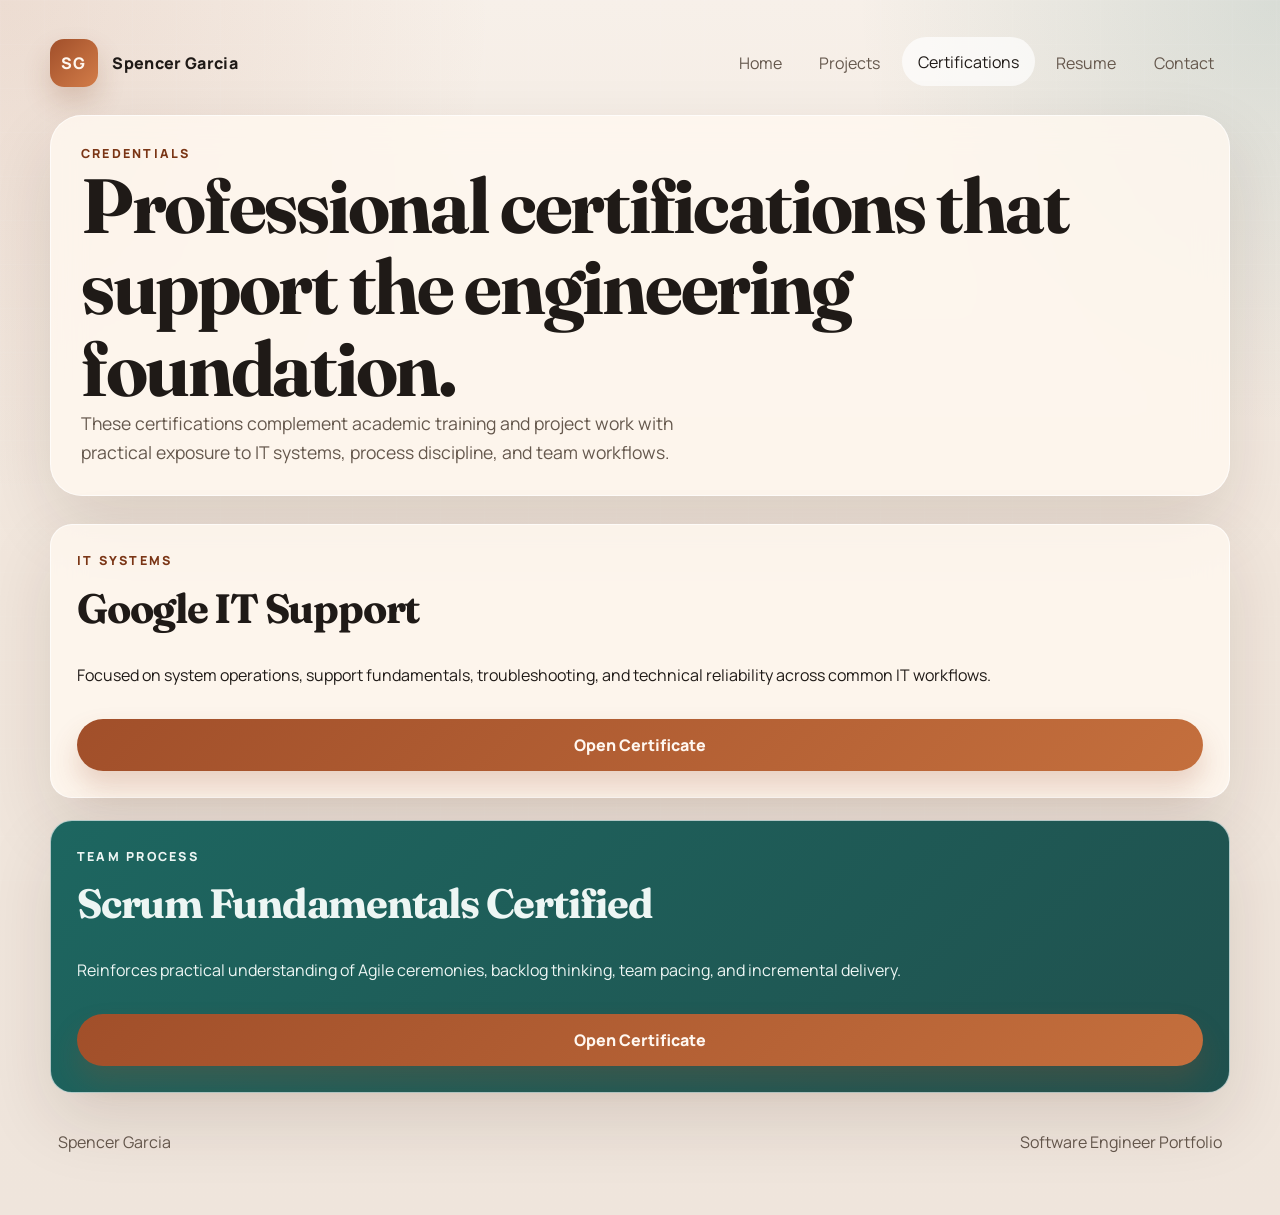
==== certifications.html @ af3d57ad "update" ====
<!doctype html>
<html lang="en">
<head>
  <meta charset="utf-8">
  <meta name="viewport" content="width=device-width,initial-scale=1">
  <title>Certifications | Spencer Garcia</title>
  <link rel="stylesheet" href="style.css">
  <meta name="description" content="Professional certifications and technical foundations for Spencer Garcia.">
</head>
<body>
  <div class="site-shell">
    <header class="topbar">
      <a class="brand" href="index.html">
        <span class="brand-mark">SG</span>
        <span class="brand-text">Spencer Garcia</span>
      </a>
      <nav class="site-nav" aria-label="Primary navigation">
        <a href="index.html">Home</a>
        <a href="projects.html">Projects</a>
        <a href="certifications.html" aria-current="page">Certifications</a>
        <a href="resume.html">Resume</a>
        <a href="contact.html">Contact</a>
      </nav>
    </header>

    <main class="page-flow">
      <section class="page-hero compact-hero">
        <p class="eyebrow">Credentials</p>
        <h1>Professional certifications that support the engineering foundation.</h1>
        <p class="lead narrow-copy">These certifications complement academic training and project work with practical exposure to IT systems, process discipline, and team workflows.</p>
      </section>

      <section class="certification-layout">
        <article class="credential-card">
          <p class="eyebrow">IT systems</p>
          <h2>Google IT Support</h2>
          <p>Focused on system operations, support fundamentals, troubleshooting, and technical reliability across common IT workflows.</p>
          <a class="btn btn-primary" href="images/google_IT_support.pdf" target="_blank" rel="noopener">Open Certificate</a>
        </article>

        <article class="credential-card accent-card">
          <p class="eyebrow">Team process</p>
          <h2>Scrum Fundamentals Certified</h2>
          <p>Reinforces practical understanding of Agile ceremonies, backlog thinking, team pacing, and incremental delivery.</p>
          <a class="btn btn-primary" href="images/ScrumFundamentalsCertified-SpencerGarcia-1084534 copy.pdf" target="_blank" rel="noopener">Open Certificate</a>
        </article>
      </section>
    </main>

    <footer class="site-footer">
      <p>Spencer Garcia</p>
      <p>Software Engineer Portfolio</p>
    </footer>
  </div>
</body>
</html>
---- style.css ----
@import url('https://fonts.googleapis.com/css2?family=Fraunces:opsz,wght@9..144,600;9..144,700&family=Manrope:wght@400;500;600;700;800&display=swap');

:root {
  --bg: #f4eee7;
  --surface: rgba(255, 248, 240, 0.82);
  --surface-strong: #fdf7f1;
  --ink: #1f1a17;
  --muted: #65584d;
  --line: rgba(53, 35, 20, 0.13);
  --accent: #a14f2a;
  --accent-deep: #7a3515;
  --accent-soft: #f2d5bf;
  --teal: #1f6662;
  --teal-soft: #d8ece8;
  --shadow: 0 28px 70px rgba(52, 28, 10, 0.12);
  --radius-xl: 32px;
  --radius-lg: 22px;
  --radius-md: 16px;
  --max: 1180px;
}

* {
  box-sizing: border-box;
}

html {
  scroll-behavior: smooth;
}

body {
  margin: 0;
  min-height: 100vh;
  color: var(--ink);
  font-family: 'Manrope', sans-serif;
  line-height: 1.65;
  background:
    radial-gradient(circle at top left, rgba(161, 79, 42, 0.12), transparent 28%),
    radial-gradient(circle at top right, rgba(31, 102, 98, 0.14), transparent 24%),
    linear-gradient(180deg, #f7f0e9 0%, #f1e6dc 46%, #efe5dc 100%);
}

body::before {
  content: '';
  position: fixed;
  inset: 0;
  background-image: linear-gradient(rgba(255, 255, 255, 0.3) 1px, transparent 1px), linear-gradient(90deg, rgba(255, 255, 255, 0.3) 1px, transparent 1px);
  background-size: 44px 44px;
  opacity: 0.18;
  pointer-events: none;
}

a {
  color: inherit;
}

img {
  display: block;
  max-width: 100%;
}

h1,
h2,
h3 {
  margin: 0;
  font-family: 'Fraunces', serif;
  font-weight: 700;
  line-height: 1.06;
  letter-spacing: -0.03em;
}

h1 {
  font-size: clamp(3.1rem, 6vw, 5.9rem);
}

h2 {
  font-size: clamp(2rem, 3.2vw, 3.2rem);
}

h3 {
  font-size: 1.5rem;
}

p,
li {
  font-size: 1rem;
}

ul {
  margin: 0;
  padding-left: 1.2rem;
}

.site-shell {
  width: min(calc(100% - 32px), var(--max));
  margin: 0 auto;
  padding: 20px 0 44px;
  position: relative;
  z-index: 1;
}

.topbar {
  display: flex;
  align-items: center;
  justify-content: space-between;
  gap: 1rem;
  padding: 18px 0 28px;
}

.brand {
  display: inline-flex;
  align-items: center;
  gap: 0.9rem;
  text-decoration: none;
}

.brand-mark {
  width: 48px;
  height: 48px;
  display: grid;
  place-items: center;
  border-radius: 14px;
  background: linear-gradient(135deg, var(--accent) 0%, #d37d49 100%);
  color: #fff7f0;
  font-weight: 800;
  letter-spacing: 0.08em;
  box-shadow: 0 14px 28px rgba(122, 53, 21, 0.2);
}

.brand-text {
  font-weight: 800;
  letter-spacing: 0.02em;
}

.site-nav {
  display: flex;
  flex-wrap: wrap;
  justify-content: flex-end;
  gap: 0.35rem;
}

.site-nav a {
  text-decoration: none;
  padding: 0.72rem 1rem;
  border-radius: 999px;
  color: var(--muted);
  transition: background-color 0.18s ease, color 0.18s ease, transform 0.18s ease;
}

.site-nav a:hover,
.site-nav a[aria-current='page'] {
  background: rgba(255, 255, 255, 0.68);
  color: var(--ink);
  transform: translateY(-1px);
}

.page-flow,
main {
  display: grid;
  gap: 28px;
}

.hero,
.page-hero,
.stats-band,
.feature-card,
.showcase-card,
.panel,
.project-panel,
.mini-card,
.credential-card,
.closing-cta,
.career-strip,
.resume-frame {
  background: var(--surface);
  border: 1px solid rgba(255, 255, 255, 0.66);
  box-shadow: var(--shadow);
  backdrop-filter: blur(16px);
}

.hero-home {
  display: grid;
  grid-template-columns: minmax(0, 1.2fr) minmax(360px, 0.9fr);
  gap: 28px;
  padding: 34px;
  border-radius: var(--radius-xl);
}

.hero-copy,
.hero-visual {
  display: grid;
  gap: 18px;
}

.eyebrow {
  margin: 0;
  color: var(--accent-deep);
  font-size: 0.78rem;
  font-weight: 800;
  letter-spacing: 0.18em;
  text-transform: uppercase;
}

.lead {
  margin: 0;
  max-width: 62ch;
  font-size: 1.1rem;
  color: var(--muted);
}

.hero-points,
.detail-list,
.contact-list {
  color: var(--muted);
}

.hero-points li,
.detail-list li {
  margin-bottom: 0.55rem;
}

.hero-visual {
  align-content: start;
}

.hero-photo {
  width: 100%;
  min-height: 540px;
  object-fit: cover;
  object-position: center top;
  border-radius: 28px;
}

.hero-card {
  padding: 22px;
  border-radius: var(--radius-lg);
  background: linear-gradient(135deg, rgba(31, 102, 98, 0.92) 0%, rgba(21, 77, 73, 0.96) 100%);
  color: #f3f5f4;
}

.hero-card p {
  margin: 0;
}

.hero-card-label {
  margin-bottom: 0.5rem;
  font-size: 0.8rem;
  letter-spacing: 0.18em;
  text-transform: uppercase;
  opacity: 0.76;
}

.button-row,
.hero-ctas,
.resume-actions {
  display: flex;
  flex-wrap: wrap;
  gap: 0.8rem;
}

.btn {
  display: inline-flex;
  align-items: center;
  justify-content: center;
  min-height: 48px;
  padding: 0.78rem 1.15rem;
  border-radius: 999px;
  text-decoration: none;
  font-weight: 800;
  transition: transform 0.18s ease, box-shadow 0.18s ease, background-color 0.18s ease, color 0.18s ease;
}

.btn:hover {
  transform: translateY(-2px);
  text-decoration: none;
}

.btn-primary {
  background: linear-gradient(135deg, var(--accent) 0%, #c46f3d 100%);
  color: #fff7f0;
  box-shadow: 0 16px 28px rgba(161, 79, 42, 0.22);
}

.btn-secondary {
  background: rgba(255, 255, 255, 0.7);
  color: var(--ink);
  border: 1px solid var(--line);
}

.text-link {
  color: var(--accent-deep);
  font-weight: 700;
  text-decoration: none;
}

.text-link:hover {
  text-decoration: underline;
}

.stats-band {
  display: grid;
  grid-template-columns: repeat(3, minmax(0, 1fr));
  gap: 1px;
  overflow: hidden;
  border-radius: 24px;
}

.stats-band article {
  display: grid;
  gap: 0.45rem;
  padding: 28px;
  background: rgba(255, 252, 248, 0.88);
}

.stat-value {
  font-family: 'Fraunces', serif;
  font-size: clamp(2rem, 4vw, 3.4rem);
  color: var(--accent-deep);
}

.stat-label {
  color: var(--muted);
}

.section-space {
  display: grid;
  gap: 18px;
}

.content-grid,
.split-panel {
  display: grid;
  grid-template-columns: repeat(2, minmax(0, 1fr));
  gap: 24px;
}

.section-heading-row {
  display: flex;
  align-items: end;
  justify-content: space-between;
  gap: 1rem;
}

.two-column-copy {
  display: grid;
  grid-template-columns: repeat(2, minmax(0, 1fr));
  gap: 22px;
  color: var(--muted);
}

.feature-grid {
  display: grid;
  grid-template-columns: repeat(3, minmax(0, 1fr));
  gap: 22px;
}

.feature-card,
.panel,
.credential-card,
.mini-card,
.closing-cta,
.career-strip,
.project-panel,
.resume-frame {
  padding: 26px;
  border-radius: var(--radius-lg);
}

.accent-card,
.panel-contrast {
  background: linear-gradient(135deg, #1d6660 0%, #20514e 100%);
  color: #edf6f4;
}

.accent-card .eyebrow,
.panel-contrast .eyebrow,
.panel-contrast p,
.panel-contrast li,
.panel-contrast a,
.panel-contrast h2 {
  color: inherit;
}

.project-showcase {
  display: grid;
  grid-template-columns: repeat(2, minmax(0, 1fr));
  gap: 22px;
}

.showcase-card {
  display: grid;
  gap: 16px;
  padding: 20px;
  border-radius: var(--radius-lg);
}

.showcase-card img {
  width: 100%;
  height: 220px;
  object-fit: cover;
  border-radius: 18px;
  background: #ede3d8;
}

.showcase-card-wide {
  grid-column: span 2;
  grid-template-columns: minmax(240px, 0.72fr) minmax(0, 1fr);
  align-items: center;
}

.showcase-card-wide img {
  height: 100%;
  min-height: 260px;
  object-fit: contain;
  padding: 28px;
}

.career-strip,
.closing-cta {
  display: flex;
  align-items: center;
  justify-content: space-between;
  gap: 1.2rem;
}

.chip-row {
  display: flex;
  flex-wrap: wrap;
  gap: 0.7rem;
}

.chip {
  display: inline-flex;
  align-items: center;
  min-height: 40px;
  padding: 0.5rem 0.9rem;
  border-radius: 999px;
  background: rgba(255, 255, 255, 0.72);
  border: 1px solid var(--line);
  font-weight: 700;
}

.page-hero.compact-hero {
  padding: 28px 30px;
  border-radius: var(--radius-xl);
}

.narrow-copy {
  max-width: 60ch;
}

.project-stack,
.certification-layout {
  display: grid;
  gap: 22px;
}

.project-panel {
  display: grid;
  grid-template-columns: minmax(240px, 320px) minmax(0, 1fr);
  gap: 24px;
  align-items: center;
}

.project-panel img {
  width: 100%;
  height: 100%;
  min-height: 230px;
  border-radius: 18px;
  object-fit: cover;
  background: #efe0d1;
}

.project-panel-featured img {
  object-fit: contain;
  padding: 28px;
}

.project-meta {
  margin: 0.35rem 0 0.85rem;
  color: var(--accent-deep);
  font-weight: 800;
}

.mini-grid {
  display: grid;
  grid-template-columns: repeat(2, minmax(0, 1fr));
  gap: 22px;
}

.credential-card {
  display: grid;
  gap: 0.95rem;
}

.resume-top {
  align-items: stretch;
}

.panel-plain {
  background: transparent;
  box-shadow: none;
  border: none;
  padding: 0;
}

.resume-frame {
  padding: 16px;
}

.resume-embed {
  width: 100%;
  height: 760px;
  border: none;
  border-radius: 18px;
  background: #f8f2eb;
}

.contact-list {
  list-style: none;
  padding: 0;
}

.contact-list li {
  display: grid;
  grid-template-columns: 120px 1fr;
  gap: 0.9rem;
  padding: 0.7rem 0;
  border-bottom: 1px solid rgba(255, 255, 255, 0.18);
}

.contact-list li:last-child {
  border-bottom: none;
}

.site-footer {
  display: flex;
  justify-content: space-between;
  gap: 1rem;
  padding: 20px 8px 0;
  color: var(--muted);
  font-size: 0.95rem;
}

@media (max-width: 1040px) {
  .hero-home,
  .content-grid,
  .split-panel,
  .project-panel,
  .showcase-card-wide,
  .two-column-copy {
    grid-template-columns: 1fr;
  }

  .feature-grid,
  .project-showcase,
  .stats-band,
  .mini-grid {
    grid-template-columns: 1fr;
  }

  .showcase-card-wide {
    grid-column: span 1;
  }

  .career-strip,
  .closing-cta,
  .section-heading-row,
  .topbar {
    flex-direction: column;
    align-items: flex-start;
  }

  .site-nav {
    justify-content: flex-start;
  }
}

@media (max-width: 720px) {
  .site-shell {
    width: min(calc(100% - 20px), var(--max));
    padding-top: 10px;
  }

  .hero-home,
  .page-hero.compact-hero,
  .feature-card,
  .panel,
  .project-panel,
  .mini-card,
  .credential-card,
  .career-strip,
  .closing-cta,
  .resume-frame,
  .showcase-card,
  .stats-band article {
    padding: 20px;
  }

  .hero-photo {
    min-height: 360px;
  }

  .contact-list li {
    grid-template-columns: 1fr;
  }

  .site-footer {
    flex-direction: column;
  }
}
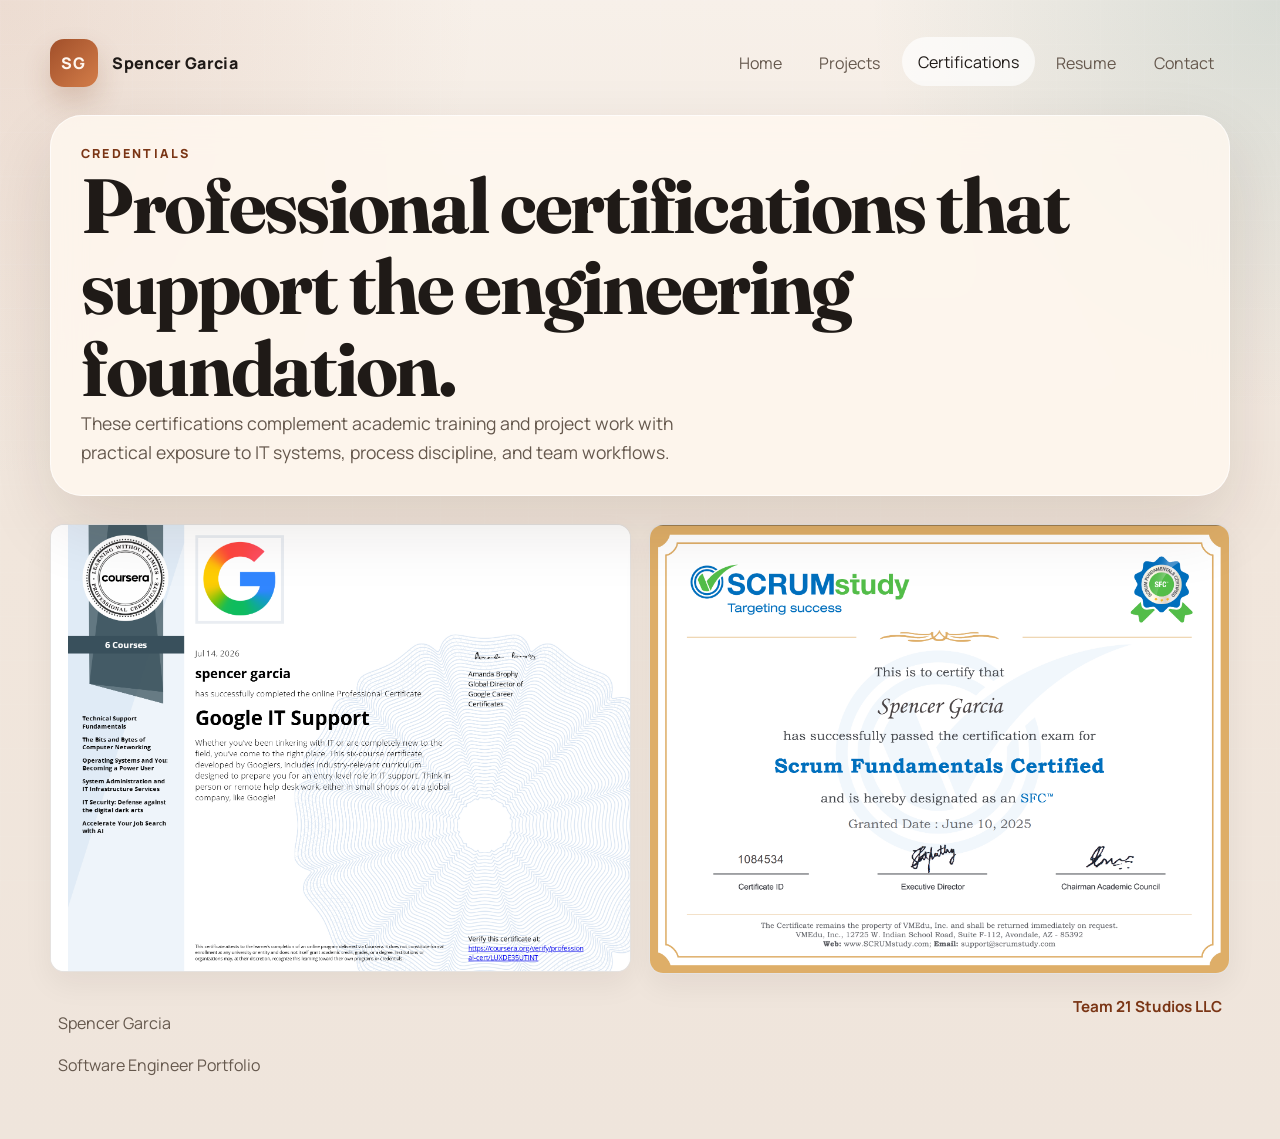
==== commit d6c09b2b: "update" ====
--- a/certifications.html
+++ b/certifications.html
@@ -31,25 +31,25 @@
       </section>
 
       <section class="certification-layout">
-        <article class="credential-card">
-          <p class="eyebrow">IT systems</p>
-          <h2>Google IT Support</h2>
-          <p>Focused on system operations, support fundamentals, troubleshooting, and technical reliability across common IT workflows.</p>
-          <a class="btn btn-primary" href="images/google_IT_support.pdf" target="_blank" rel="noopener">Open Certificate</a>
-        </article>
-
-        <article class="credential-card accent-card">
-          <p class="eyebrow">Team process</p>
-          <h2>Scrum Fundamentals Certified</h2>
-          <p>Reinforces practical understanding of Agile ceremonies, backlog thinking, team pacing, and incremental delivery.</p>
-          <a class="btn btn-primary" href="images/ScrumFundamentalsCertified-SpencerGarcia-1084534 copy.pdf" target="_blank" rel="noopener">Open Certificate</a>
-        </article>
+          <section class="cert-grid">
+            <a class="cert-thumb" href="images/google_IT_support.pdf" target="_blank" rel="noopener">
+              <img src="images/googleCert.png" alt="Google IT Support certificate">
+            </a>
+            <a class="cert-thumb" href="images/ScrumFundamentalsCertified-SpencerGarcia-1084534 copy.pdf" target="_blank" rel="noopener">
+              <img src="images/scrumCert.png" alt="Scrum Fundamentals certificate">
+            </a>
+          </section>
       </section>
     </main>
 
     <footer class="site-footer">
-      <p>Spencer Garcia</p>
-      <p>Software Engineer Portfolio</p>
+      <div>
+        <p>Spencer Garcia</p>
+        <p>Software Engineer Portfolio</p>
+      </div>
+      <div>
+        <a class="text-link" href="https://team21studiosllc.com/" target="_blank" rel="noopener">Team 21 Studios LLC</a>
+      </div>
     </footer>
   </div>
 </body>
--- a/style.css
+++ b/style.css
@@ -492,6 +492,24 @@
   gap: 0.95rem;
 }
 
+.cert-grid {
+  display: grid;
+  grid-template-columns: repeat(auto-fit, minmax(220px, 1fr));
+  gap: 18px;
+  align-items: start;
+}
+
+.cert-thumb {
+  display: block;
+  border-radius: 14px;
+  overflow: hidden;
+  border: 1px solid var(--line);
+  background: #fff;
+  box-shadow: 0 12px 30px rgba(37, 21, 12, 0.06);
+}
+
+.cert-thumb img { display:block; width:100%; height:auto; }
+
 .resume-top {
   align-items: stretch;
 }
